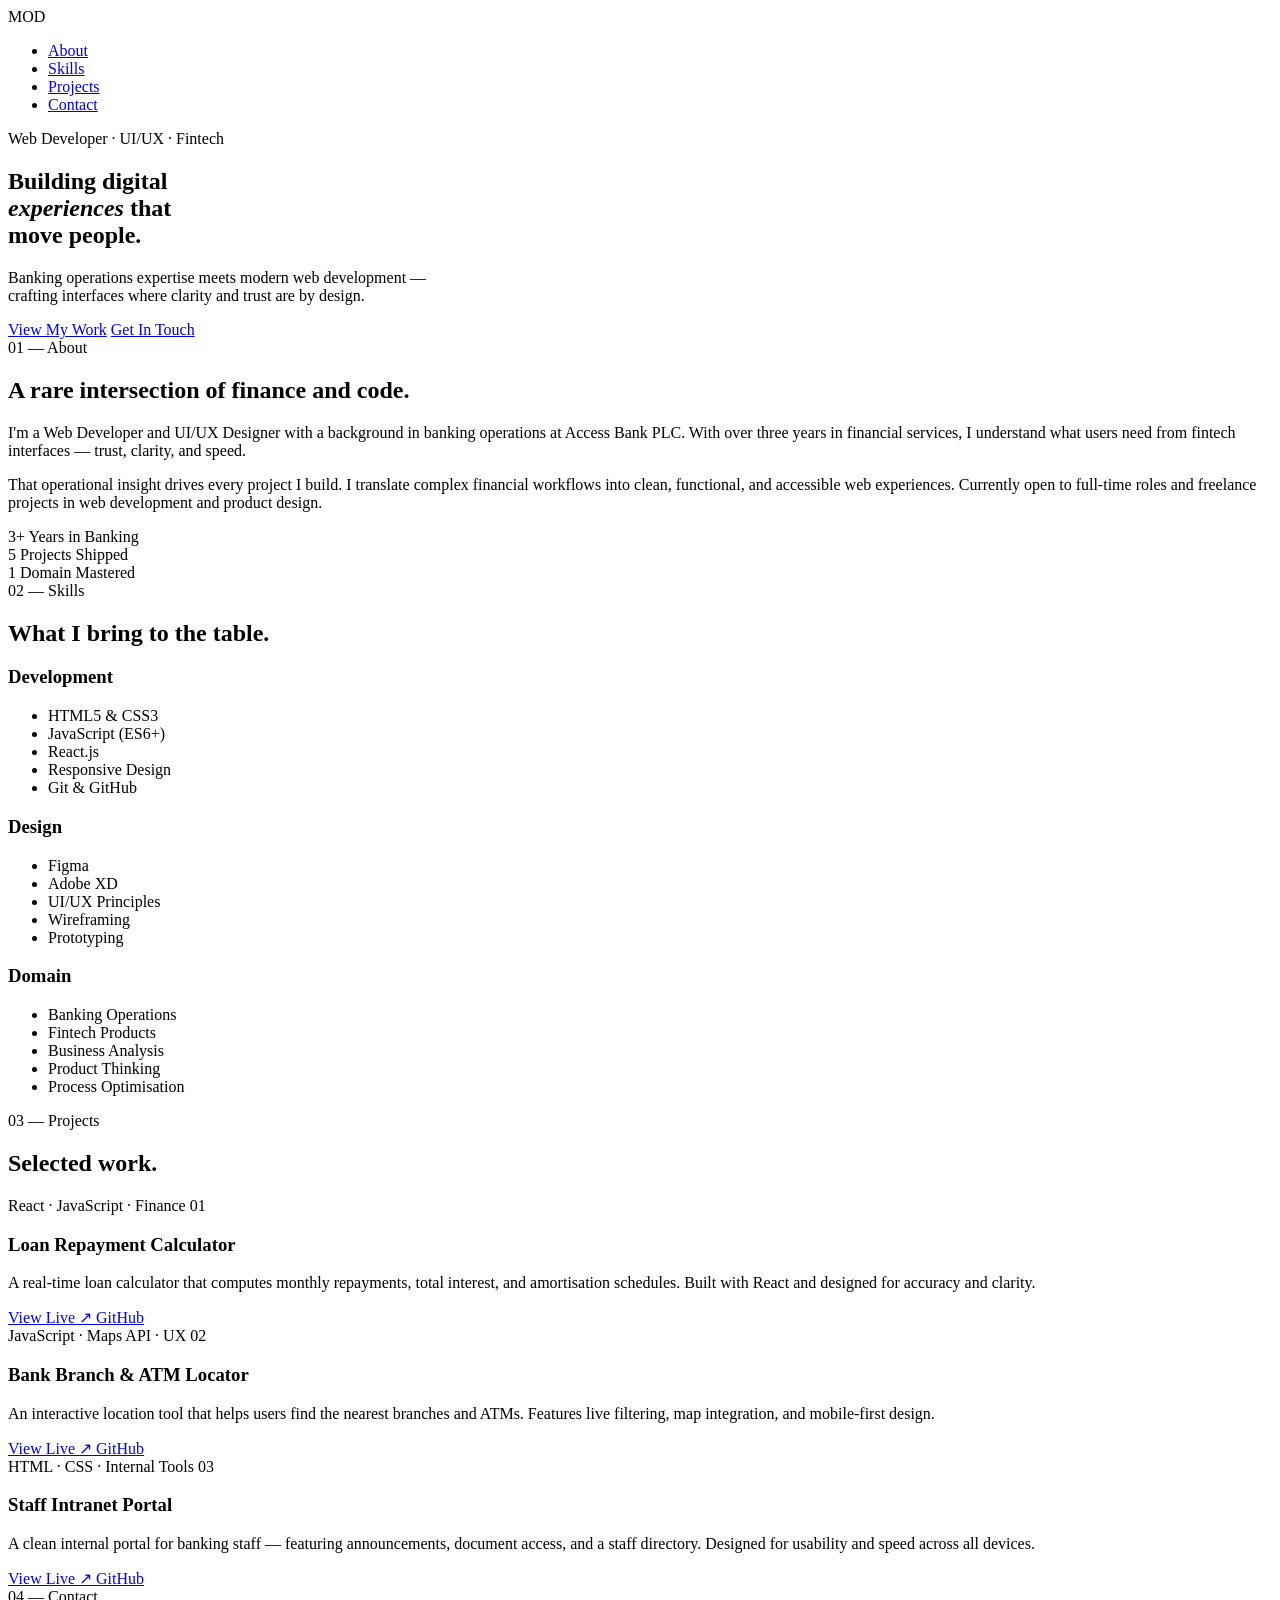
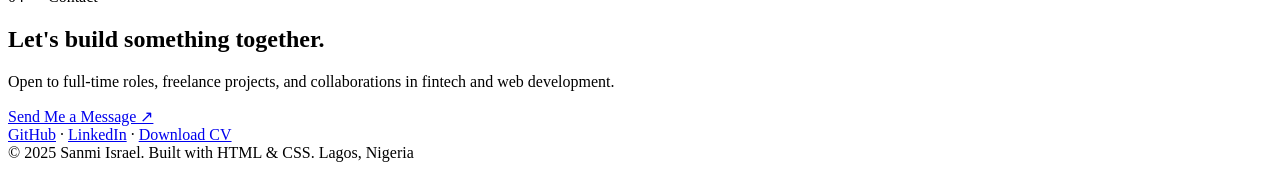
==== index.html @ dc895cea "Add portfolio site" ====
<!DOCTYPE html>
<html lang="en">
<head>
  <meta charset="UTF-8" />
  <meta name="viewport" content="width=device-width, initial-scale=1.0" />
  <title>MOD — Web Developer & Fintech Specialist</title>
  <link rel="stylesheet" href="style.css" />
  <link rel="preconnect" href="https://fonts.googleapis.com" />
  <link rel="preconnect" href="https://fonts.gstatic.com" crossorigin />
  <link href="https://fonts.googleapis.com/css2?family=Cormorant+Garamond:ital,wght@0,300;0,400;0,600;1,300;1,400&family=DM+Sans:wght@300;400;500&display=swap" rel="stylesheet" />
</head>
<body>

  <!-- NAV -->
  <nav class="nav">
    <span class="nav-logo">MOD</span>
    <ul class="nav-links">
      <li><a href="#about">About</a></li>
      <li><a href="#skills">Skills</a></li>
      <li><a href="#projects">Projects</a></li>
      <li><a href="#contact">Contact</a></li>
    </ul>
  </nav>

  <!-- HERO -->
  <section class="hero" id="home">
    <div class="hero-inner">
      <p class="hero-label">Web Developer · UI/UX · Fintech</p>
      <h1 class="hero-title">
        Building digital<br />
        <em>experiences</em> that<br />
        move people.
      </h1>
      <p class="hero-sub">
        Banking operations expertise meets modern web development —<br />
        crafting interfaces where clarity and trust are by design.
      </p>
      <div class="hero-cta">
        <a href="#projects" class="btn-primary">View My Work</a>
        <a href="#contact" class="btn-ghost">Get In Touch</a>
      </div>
    </div>
    <div class="hero-line"></div>
  </section>

  <!-- ABOUT -->
  <section class="section" id="about">
    <div class="section-inner two-col">
      <div class="col-label">
        <span class="label-text">01 — About</span>
      </div>
      <div class="col-content">
        <h2 class="section-title">A rare intersection of finance and code.</h2>
        <p class="body-text">
          I'm a Web Developer and UI/UX Designer with a background in banking operations at Access Bank PLC. 
          With over three years in financial services, I understand what users need from fintech interfaces — 
          trust, clarity, and speed.
        </p>
        <p class="body-text">
          That operational insight drives every project I build. I translate complex financial workflows into 
          clean, functional, and accessible web experiences. Currently open to full-time roles and freelance 
          projects in web development and product design.
        </p>
        <div class="about-stats">
          <div class="stat">
            <span class="stat-num">3+</span>
            <span class="stat-label">Years in Banking</span>
          </div>
          <div class="stat">
            <span class="stat-num">5</span>
            <span class="stat-label">Projects Shipped</span>
          </div>
          <div class="stat">
            <span class="stat-num">1</span>
            <span class="stat-label">Domain Mastered</span>
          </div>
        </div>
      </div>
    </div>
  </section>

  <!-- SKILLS -->
  <section class="section section-alt" id="skills">
    <div class="section-inner two-col">
      <div class="col-label">
        <span class="label-text">02 — Skills</span>
      </div>
      <div class="col-content">
        <h2 class="section-title">What I bring to the table.</h2>
        <div class="skills-grid">
          <div class="skill-group">
            <h3 class="skill-group-title">Development</h3>
            <ul class="skill-list">
              <li>HTML5 &amp; CSS3</li>
              <li>JavaScript (ES6+)</li>
              <li>React.js</li>
              <li>Responsive Design</li>
              <li>Git &amp; GitHub</li>
            </ul>
          </div>
          <div class="skill-group">
            <h3 class="skill-group-title">Design</h3>
            <ul class="skill-list">
              <li>Figma</li>
              <li>Adobe XD</li>
              <li>UI/UX Principles</li>
              <li>Wireframing</li>
              <li>Prototyping</li>
            </ul>
          </div>
          <div class="skill-group">
            <h3 class="skill-group-title">Domain</h3>
            <ul class="skill-list">
              <li>Banking Operations</li>
              <li>Fintech Products</li>
              <li>Business Analysis</li>
              <li>Product Thinking</li>
              <li>Process Optimisation</li>
            </ul>
          </div>
        </div>
      </div>
    </div>
  </section>

  <!-- PROJECTS -->
  <section class="section" id="projects">
    <div class="section-inner">
      <div class="projects-header">
        <span class="label-text">03 — Projects</span>
        <h2 class="section-title">Selected work.</h2>
      </div>
      <div class="projects-grid">

        <article class="project-card">
          <div class="project-meta">
            <span class="project-tag">React · JavaScript · Finance</span>
            <span class="project-num">01</span>
          </div>
          <h3 class="project-title">Loan Repayment Calculator</h3>
          <p class="project-desc">
            A real-time loan calculator that computes monthly repayments, total interest, 
            and amortisation schedules. Built with React and designed for accuracy and clarity.
          </p>
          <div class="project-footer">
            <a href="https://iamcreate121.github.io/loan-calculator" target="_blank" class="project-link">
              View Live ↗
            </a>
            <a href="https://github.com/IamCreate121/loan-calculator" target="_blank" class="project-link-ghost">
              GitHub
            </a>
          </div>
        </article>

        <article class="project-card">
          <div class="project-meta">
            <span class="project-tag">JavaScript · Maps API · UX</span>
            <span class="project-num">02</span>
          </div>
          <h3 class="project-title">Bank Branch &amp; ATM Locator</h3>
          <p class="project-desc">
            An interactive location tool that helps users find the nearest branches and ATMs. 
            Features live filtering, map integration, and mobile-first design.
          </p>
          <div class="project-footer">
            <a href="https://iamcreate121.github.io/atm-locator" target="_blank" class="project-link">
              View Live ↗
            </a>
            <a href="https://github.com/IamCreate121/atm-locator" target="_blank" class="project-link-ghost">
              GitHub
            </a>
          </div>
        </article>

        <article class="project-card">
          <div class="project-meta">
            <span class="project-tag">HTML · CSS · Internal Tools</span>
            <span class="project-num">03</span>
          </div>
          <h3 class="project-title">Staff Intranet Portal</h3>
          <p class="project-desc">
            A clean internal portal for banking staff — featuring announcements, 
            document access, and a staff directory. Designed for usability and speed 
            across all devices.
          </p>
          <div class="project-footer">
            <a href="https://iamcreate121.github.io/intranet-portal" target="_blank" class="project-link">
              View Live ↗
            </a>
            <a href="https://github.com/IamCreate121/intranet-portal" target="_blank" class="project-link-ghost">
              GitHub
            </a>
          </div>
        </article>

      </div>
    </div>
  </section>

  <!-- CONTACT -->
  <section class="section section-dark" id="contact">
    <div class="section-inner contact-inner">
      <span class="label-text label-light">04 — Contact</span>
      <h2 class="contact-title">Let's build something together.</h2>
      <p class="contact-sub">
        Open to full-time roles, freelance projects, and collaborations in fintech and web development.
      </p>
      <a href="mailto:sanmi.david10@gmail.com" class="btn-contact">
        Send Me a Message ↗
      </a>
      <div class="contact-links">
        <a href="https://github.com/IamCreate121" target="_blank">GitHub</a>
        <span class="dot">·</span>
        <a href="https://linkedin.com/in/your-profile" target="_blank">LinkedIn</a>
        <span class="dot">·</span>
        <a href="cv.pdf" target="_blank">Download CV</a>
      </div>
    </div>
  </section>

  <!-- FOOTER -->
  <footer class="footer">
    <span>© 2025 Sanmi Israel. Built with HTML &amp; CSS.</span>
    <span>Lagos, Nigeria</span>
  </footer>

  <script src="main.js"></script>
</body>
</html>
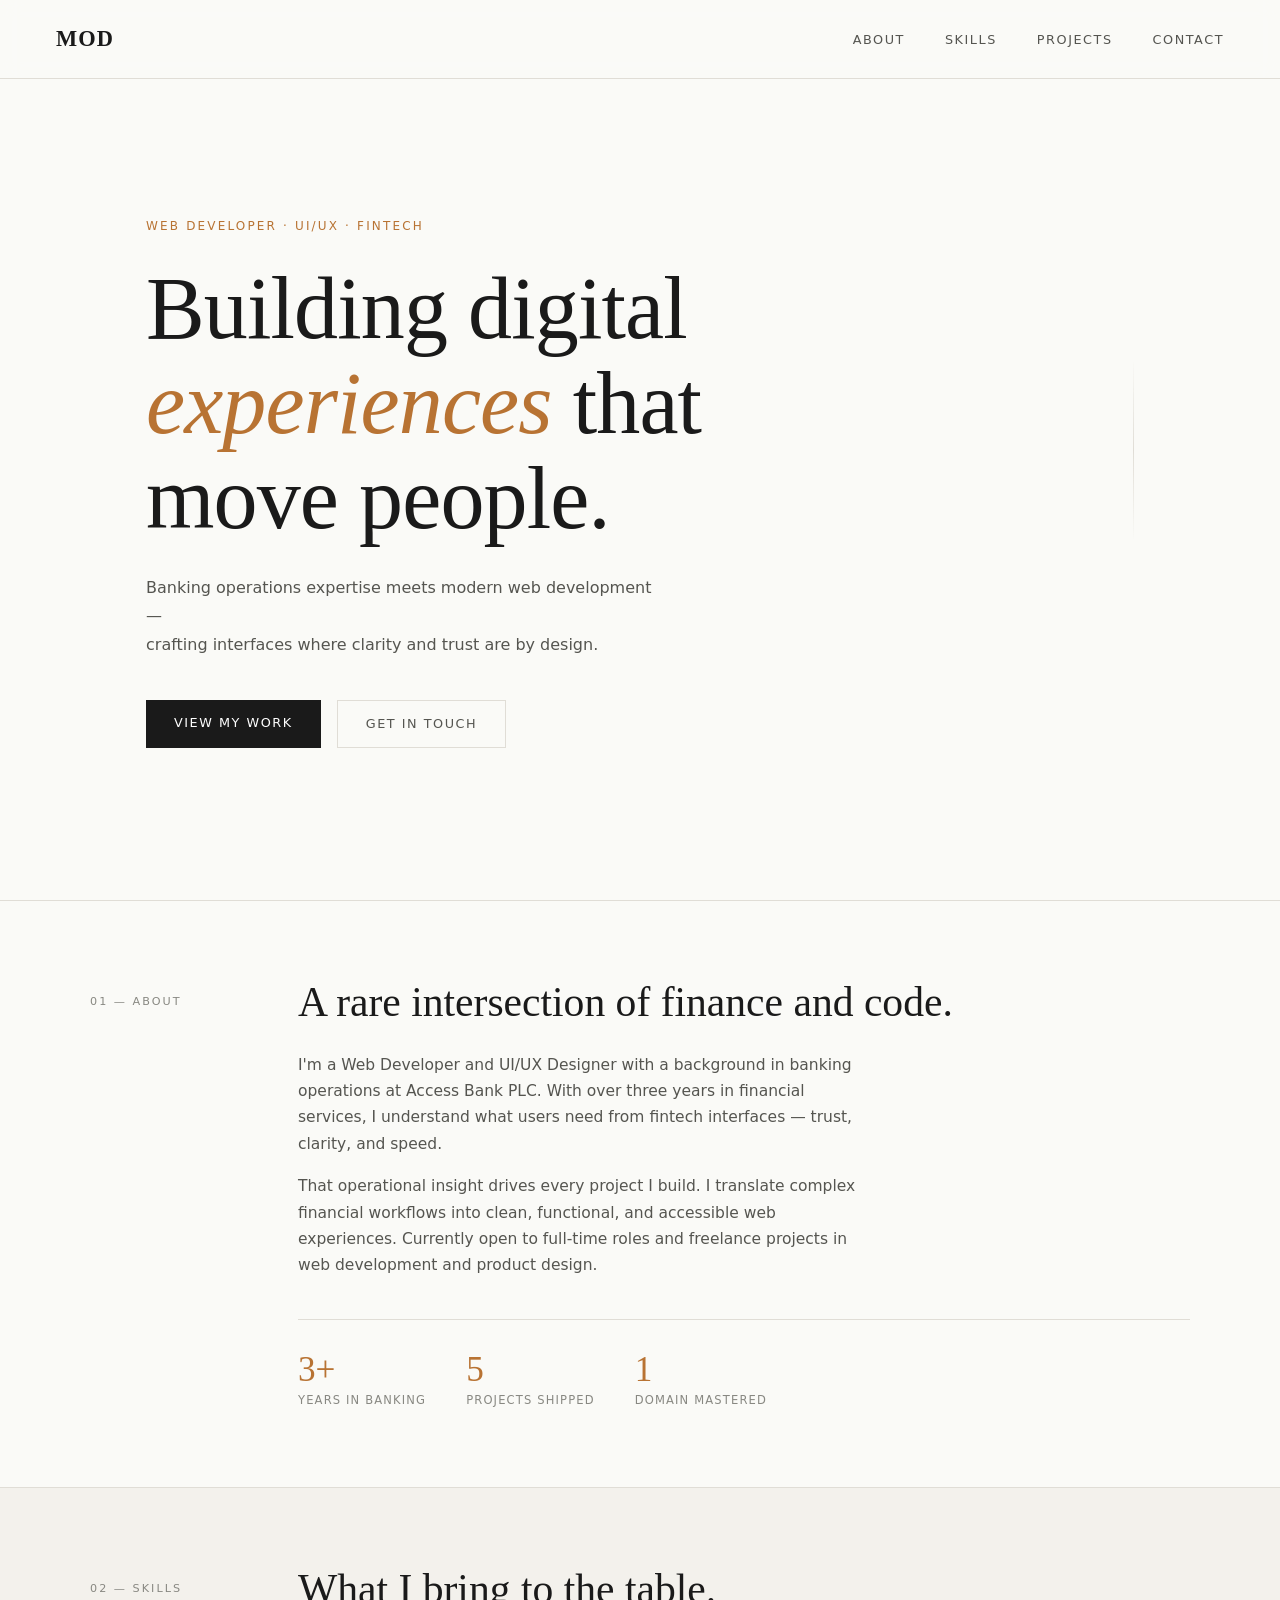
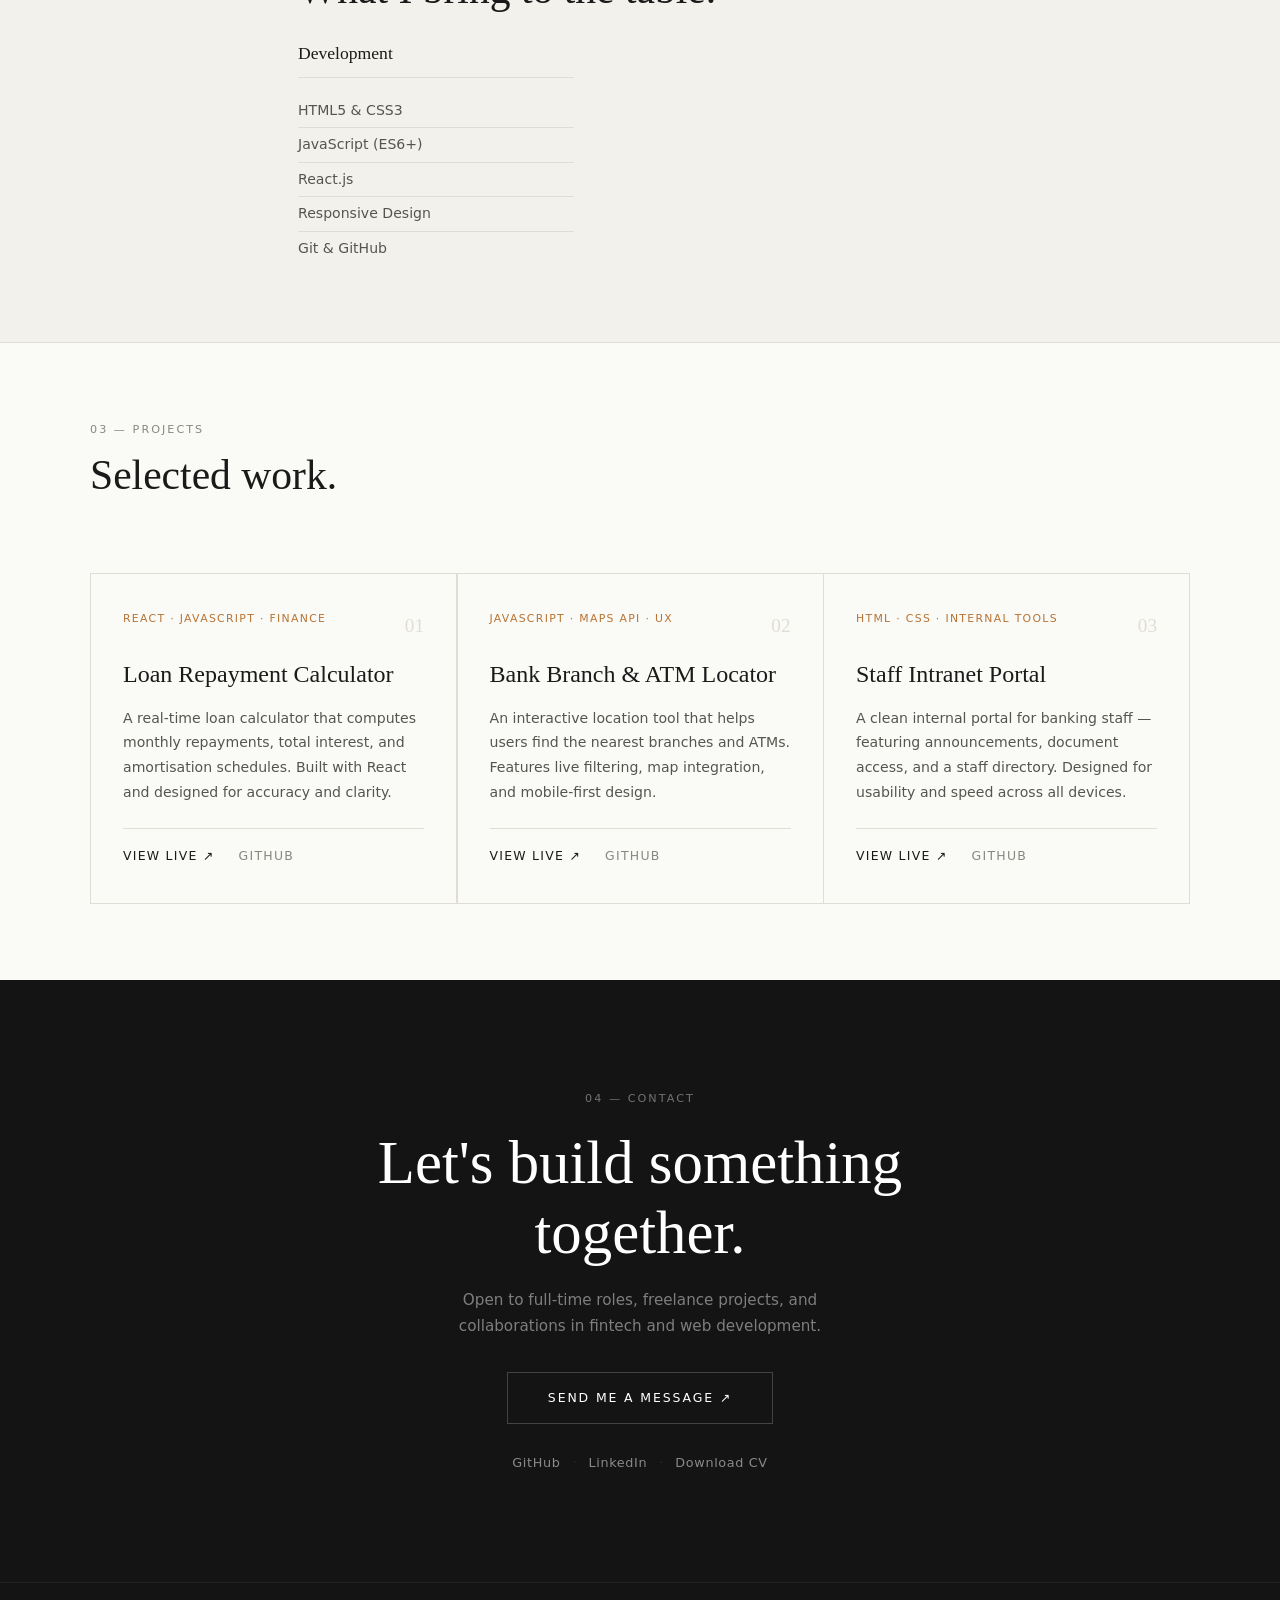
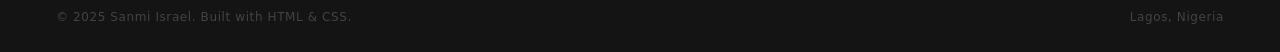
==== commit 8838aac0: "Add portfolio site" ====
--- a/index.html
+++ b/index.html
@@ -3,8 +3,8 @@
 <head>
   <meta charset="UTF-8" />
   <meta name="viewport" content="width=device-width, initial-scale=1.0" />
-  <title>MOD — Web Developer & Fintech Specialist</title>
-  <link rel="stylesheet" href="style.css" />
+  <title>Sanmi Israel — Web Developer & Fintech Specialist</title>
+  <link rel="stylesheet" href="styles.css" />
   <link rel="preconnect" href="https://fonts.googleapis.com" />
   <link rel="preconnect" href="https://fonts.gstatic.com" crossorigin />
   <link href="https://fonts.googleapis.com/css2?family=Cormorant+Garamond:ital,wght@0,300;0,400;0,600;1,300;1,400&family=DM+Sans:wght@300;400;500&display=swap" rel="stylesheet" />
--- a/styles.css
+++ b/styles.css
@@ -0,0 +1,601 @@
+/* ===========================
+   ROOT & RESET
+=========================== */
+*, *::before, *::after {
+  box-sizing: border-box;
+  margin: 0;
+  padding: 0;
+}
+
+:root {
+  --bg:         #FAFAF7;
+  --bg-alt:     #F3F1EC;
+  --bg-dark:    #141414;
+  --ink:        #1A1A1A;
+  --ink-mid:    #555550;
+  --ink-light:  #888882;
+  --accent:     #B87333;
+  --accent-light: #D4966A;
+  --white:      #FFFFFF;
+  --border:     #E0DDD6;
+
+  --font-display: 'Cormorant Garamond', Georgia, serif;
+  --font-body:    'DM Sans', system-ui, sans-serif;
+
+  --max-w: 1100px;
+  --gap:   clamp(2rem, 6vw, 5rem);
+}
+
+html {
+  scroll-behavior: smooth;
+}
+
+body {
+  font-family: var(--font-body);
+  background: var(--bg);
+  color: var(--ink);
+  font-size: 16px;
+  line-height: 1.7;
+  -webkit-font-smoothing: antialiased;
+}
+
+a {
+  color: inherit;
+  text-decoration: none;
+}
+
+ul {
+  list-style: none;
+}
+
+/* ===========================
+   NAV
+=========================== */
+.nav {
+  position: fixed;
+  top: 0;
+  left: 0;
+  right: 0;
+  z-index: 100;
+  display: flex;
+  align-items: center;
+  justify-content: space-between;
+  padding: 1.25rem clamp(1.5rem, 5vw, 3.5rem);
+  background: rgba(250, 250, 247, 0.88);
+  backdrop-filter: blur(10px);
+  -webkit-backdrop-filter: blur(10px);
+  border-bottom: 1px solid var(--border);
+}
+
+.nav-logo {
+  font-family: var(--font-display);
+  font-size: 1.4rem;
+  font-weight: 600;
+  letter-spacing: 0.05em;
+  color: var(--ink);
+}
+
+.nav-links {
+  display: flex;
+  gap: 2.5rem;
+}
+
+.nav-links a {
+  font-size: 0.8rem;
+  font-weight: 400;
+  letter-spacing: 0.12em;
+  text-transform: uppercase;
+  color: var(--ink-mid);
+  transition: color 0.2s;
+}
+
+.nav-links a:hover {
+  color: var(--accent);
+}
+
+/* ===========================
+   HERO
+=========================== */
+.hero {
+  min-height: 100vh;
+  display: flex;
+  flex-direction: column;
+  justify-content: center;
+  padding: 8rem clamp(1.5rem, 5vw, 3.5rem) 4rem;
+  max-width: var(--max-w);
+  margin: 0 auto;
+  position: relative;
+}
+
+.hero-inner {
+  max-width: 720px;
+}
+
+.hero-label {
+  font-size: 0.75rem;
+  letter-spacing: 0.18em;
+  text-transform: uppercase;
+  color: var(--accent);
+  font-weight: 400;
+  margin-bottom: 1.5rem;
+  opacity: 0;
+  animation: fadeUp 0.7s ease 0.1s forwards;
+}
+
+.hero-title {
+  font-family: var(--font-display);
+  font-size: clamp(3rem, 7vw, 5.5rem);
+  font-weight: 300;
+  line-height: 1.08;
+  letter-spacing: -0.01em;
+  color: var(--ink);
+  margin-bottom: 1.75rem;
+  opacity: 0;
+  animation: fadeUp 0.7s ease 0.25s forwards;
+}
+
+.hero-title em {
+  font-style: italic;
+  color: var(--accent);
+}
+
+.hero-sub {
+  font-size: 1rem;
+  color: var(--ink-mid);
+  line-height: 1.8;
+  max-width: 520px;
+  margin-bottom: 2.5rem;
+  font-weight: 300;
+  opacity: 0;
+  animation: fadeUp 0.7s ease 0.4s forwards;
+}
+
+.hero-cta {
+  display: flex;
+  gap: 1rem;
+  flex-wrap: wrap;
+  opacity: 0;
+  animation: fadeUp 0.7s ease 0.55s forwards;
+}
+
+.hero-line {
+  position: absolute;
+  right: clamp(1.5rem, 5vw, 3.5rem);
+  top: 50%;
+  transform: translateY(-50%);
+  width: 1px;
+  height: 180px;
+  background: linear-gradient(to bottom, transparent, var(--border), transparent);
+}
+
+/* ===========================
+   BUTTONS
+=========================== */
+.btn-primary {
+  display: inline-block;
+  padding: 0.75rem 1.75rem;
+  background: var(--ink);
+  color: var(--white);
+  font-family: var(--font-body);
+  font-size: 0.8rem;
+  font-weight: 400;
+  letter-spacing: 0.12em;
+  text-transform: uppercase;
+  transition: background 0.2s, transform 0.15s;
+}
+
+.btn-primary:hover {
+  background: var(--accent);
+  transform: translateY(-1px);
+}
+
+.btn-ghost {
+  display: inline-block;
+  padding: 0.75rem 1.75rem;
+  border: 1px solid var(--border);
+  color: var(--ink-mid);
+  font-family: var(--font-body);
+  font-size: 0.8rem;
+  font-weight: 400;
+  letter-spacing: 0.12em;
+  text-transform: uppercase;
+  transition: border-color 0.2s, color 0.2s;
+}
+
+.btn-ghost:hover {
+  border-color: var(--ink);
+  color: var(--ink);
+}
+
+/* ===========================
+   SECTIONS
+=========================== */
+.section {
+  padding: var(--gap) clamp(1.5rem, 5vw, 3.5rem);
+  border-top: 1px solid var(--border);
+}
+
+.section-alt {
+  background: var(--bg-alt);
+}
+
+.section-inner {
+  max-width: var(--max-w);
+  margin: 0 auto;
+}
+
+.two-col {
+  display: grid;
+  grid-template-columns: 160px 1fr;
+  gap: 3rem;
+  align-items: start;
+}
+
+.col-label {
+  padding-top: 0.5rem;
+}
+
+.label-text {
+  font-size: 0.7rem;
+  letter-spacing: 0.18em;
+  text-transform: uppercase;
+  color: var(--ink-light);
+  font-weight: 400;
+}
+
+.label-light {
+  color: rgba(255,255,255,0.4);
+}
+
+.section-title {
+  font-family: var(--font-display);
+  font-size: clamp(1.8rem, 3.5vw, 2.6rem);
+  font-weight: 300;
+  line-height: 1.2;
+  margin-bottom: 1.5rem;
+  color: var(--ink);
+}
+
+.body-text {
+  color: var(--ink-mid);
+  font-weight: 300;
+  margin-bottom: 1rem;
+  max-width: 560px;
+  font-size: 0.97rem;
+}
+
+/* ===========================
+   ABOUT STATS
+=========================== */
+.about-stats {
+  display: flex;
+  gap: 2.5rem;
+  margin-top: 2.5rem;
+  padding-top: 2rem;
+  border-top: 1px solid var(--border);
+}
+
+.stat {
+  display: flex;
+  flex-direction: column;
+  gap: 0.25rem;
+}
+
+.stat-num {
+  font-family: var(--font-display);
+  font-size: 2.2rem;
+  font-weight: 300;
+  color: var(--accent);
+  line-height: 1;
+}
+
+.stat-label {
+  font-size: 0.72rem;
+  letter-spacing: 0.1em;
+  text-transform: uppercase;
+  color: var(--ink-light);
+}
+
+/* ===========================
+   SKILLS
+=========================== */
+.skills-grid {
+  display: grid;
+  grid-template-columns: repeat(3, 1fr);
+  gap: 2rem;
+  margin-top: 0.5rem;
+}
+
+.skill-group-title {
+  font-family: var(--font-display);
+  font-size: 1.1rem;
+  font-weight: 400;
+  color: var(--ink);
+  margin-bottom: 1rem;
+  padding-bottom: 0.5rem;
+  border-bottom: 1px solid var(--border);
+}
+
+.skill-list li {
+  font-size: 0.88rem;
+  color: var(--ink-mid);
+  font-weight: 300;
+  padding: 0.3rem 0;
+  border-bottom: 1px solid var(--border);
+}
+
+.skill-list li:last-child {
+  border-bottom: none;
+}
+
+/* ===========================
+   PROJECTS
+=========================== */
+.projects-header {
+  display: flex;
+  flex-direction: column;
+  gap: 0.75rem;
+  margin-bottom: 3rem;
+}
+
+.projects-grid {
+  display: grid;
+  grid-template-columns: repeat(auto-fit, minmax(300px, 1fr));
+  gap: 1.5px;
+  background: var(--border);
+  border: 1.5px solid var(--border);
+}
+
+.project-card {
+  background: var(--bg);
+  padding: 2.25rem 2rem;
+  display: flex;
+  flex-direction: column;
+  gap: 1rem;
+  transition: background 0.2s;
+}
+
+.project-card:hover {
+  background: var(--white);
+}
+
+.project-meta {
+  display: flex;
+  justify-content: space-between;
+  align-items: flex-start;
+}
+
+.project-tag {
+  font-size: 0.68rem;
+  letter-spacing: 0.12em;
+  text-transform: uppercase;
+  color: var(--accent);
+  font-weight: 400;
+}
+
+.project-num {
+  font-family: var(--font-display);
+  font-size: 1.2rem;
+  color: var(--border);
+  font-weight: 300;
+}
+
+.project-title {
+  font-family: var(--font-display);
+  font-size: 1.5rem;
+  font-weight: 400;
+  color: var(--ink);
+  line-height: 1.3;
+}
+
+.project-desc {
+  font-size: 0.88rem;
+  color: var(--ink-mid);
+  font-weight: 300;
+  line-height: 1.75;
+  flex: 1;
+}
+
+.project-footer {
+  display: flex;
+  gap: 1.5rem;
+  align-items: center;
+  margin-top: 0.5rem;
+  padding-top: 1rem;
+  border-top: 1px solid var(--border);
+}
+
+.project-link {
+  font-size: 0.78rem;
+  letter-spacing: 0.1em;
+  text-transform: uppercase;
+  color: var(--ink);
+  font-weight: 500;
+  transition: color 0.2s;
+}
+
+.project-link:hover {
+  color: var(--accent);
+}
+
+.project-link-ghost {
+  font-size: 0.78rem;
+  letter-spacing: 0.1em;
+  text-transform: uppercase;
+  color: var(--ink-light);
+  font-weight: 400;
+  transition: color 0.2s;
+}
+
+.project-link-ghost:hover {
+  color: var(--ink);
+}
+
+/* ===========================
+   CONTACT
+=========================== */
+.section-dark {
+  background: var(--bg-dark);
+  border-top: none;
+}
+
+.contact-inner {
+  text-align: center;
+  display: flex;
+  flex-direction: column;
+  align-items: center;
+  gap: 1.25rem;
+  padding: 2rem 0;
+}
+
+.contact-title {
+  font-family: var(--font-display);
+  font-size: clamp(2rem, 5vw, 3.8rem);
+  font-weight: 300;
+  color: var(--white);
+  line-height: 1.15;
+  max-width: 600px;
+}
+
+.contact-sub {
+  font-size: 0.95rem;
+  color: rgba(255,255,255,0.45);
+  font-weight: 300;
+  max-width: 460px;
+}
+
+.btn-contact {
+  display: inline-block;
+  margin-top: 0.75rem;
+  padding: 0.9rem 2.5rem;
+  border: 1px solid rgba(255,255,255,0.2);
+  color: var(--white);
+  font-size: 0.78rem;
+  letter-spacing: 0.15em;
+  text-transform: uppercase;
+  transition: border-color 0.2s, background 0.2s;
+}
+
+.btn-contact:hover {
+  border-color: var(--accent);
+  background: rgba(184,115,51,0.1);
+}
+
+.contact-links {
+  display: flex;
+  gap: 0.75rem;
+  align-items: center;
+  font-size: 0.8rem;
+  color: rgba(255,255,255,0.35);
+  margin-top: 0.5rem;
+}
+
+.contact-links a {
+  color: rgba(255,255,255,0.5);
+  transition: color 0.2s;
+  letter-spacing: 0.05em;
+}
+
+.contact-links a:hover {
+  color: var(--accent-light);
+}
+
+.dot {
+  opacity: 0.3;
+}
+
+/* ===========================
+   FOOTER
+=========================== */
+.footer {
+  display: flex;
+  justify-content: space-between;
+  align-items: center;
+  padding: 1.5rem clamp(1.5rem, 5vw, 3.5rem);
+  background: var(--bg-dark);
+  border-top: 1px solid rgba(255,255,255,0.06);
+  font-size: 0.75rem;
+  color: rgba(255,255,255,0.2);
+  letter-spacing: 0.05em;
+}
+
+/* ===========================
+   ANIMATIONS
+=========================== */
+@keyframes fadeUp {
+  from {
+    opacity: 0;
+    transform: translateY(18px);
+  }
+  to {
+    opacity: 1;
+    transform: translateY(0);
+  }
+}
+
+.reveal {
+  opacity: 0;
+  transform: translateY(24px);
+  transition: opacity 0.6s ease, transform 0.6s ease;
+}
+
+.reveal.visible {
+  opacity: 1;
+  transform: translateY(0);
+}
+
+/* ===========================
+   RESPONSIVE
+=========================== */
+@media (max-width: 768px) {
+  .two-col {
+    grid-template-columns: 1fr;
+    gap: 1rem;
+  }
+
+  .col-label {
+    padding-top: 0;
+  }
+
+  .skills-grid {
+    grid-template-columns: 1fr;
+    gap: 1.5rem;
+  }
+
+  .about-stats {
+    gap: 1.5rem;
+  }
+
+  .hero-line {
+    display: none;
+  }
+
+  .nav-links {
+    gap: 1.25rem;
+  }
+
+  .projects-grid {
+    grid-template-columns: 1fr;
+  }
+
+  .footer {
+    flex-direction: column;
+    gap: 0.5rem;
+    text-align: center;
+  }
+}
+
+@media (max-width: 480px) {
+  .nav-links {
+    display: none;
+  }
+
+  .hero-cta {
+    flex-direction: column;
+    align-items: flex-start;
+  }
+
+  .about-stats {
+    flex-wrap: wrap;
+  }
+}
